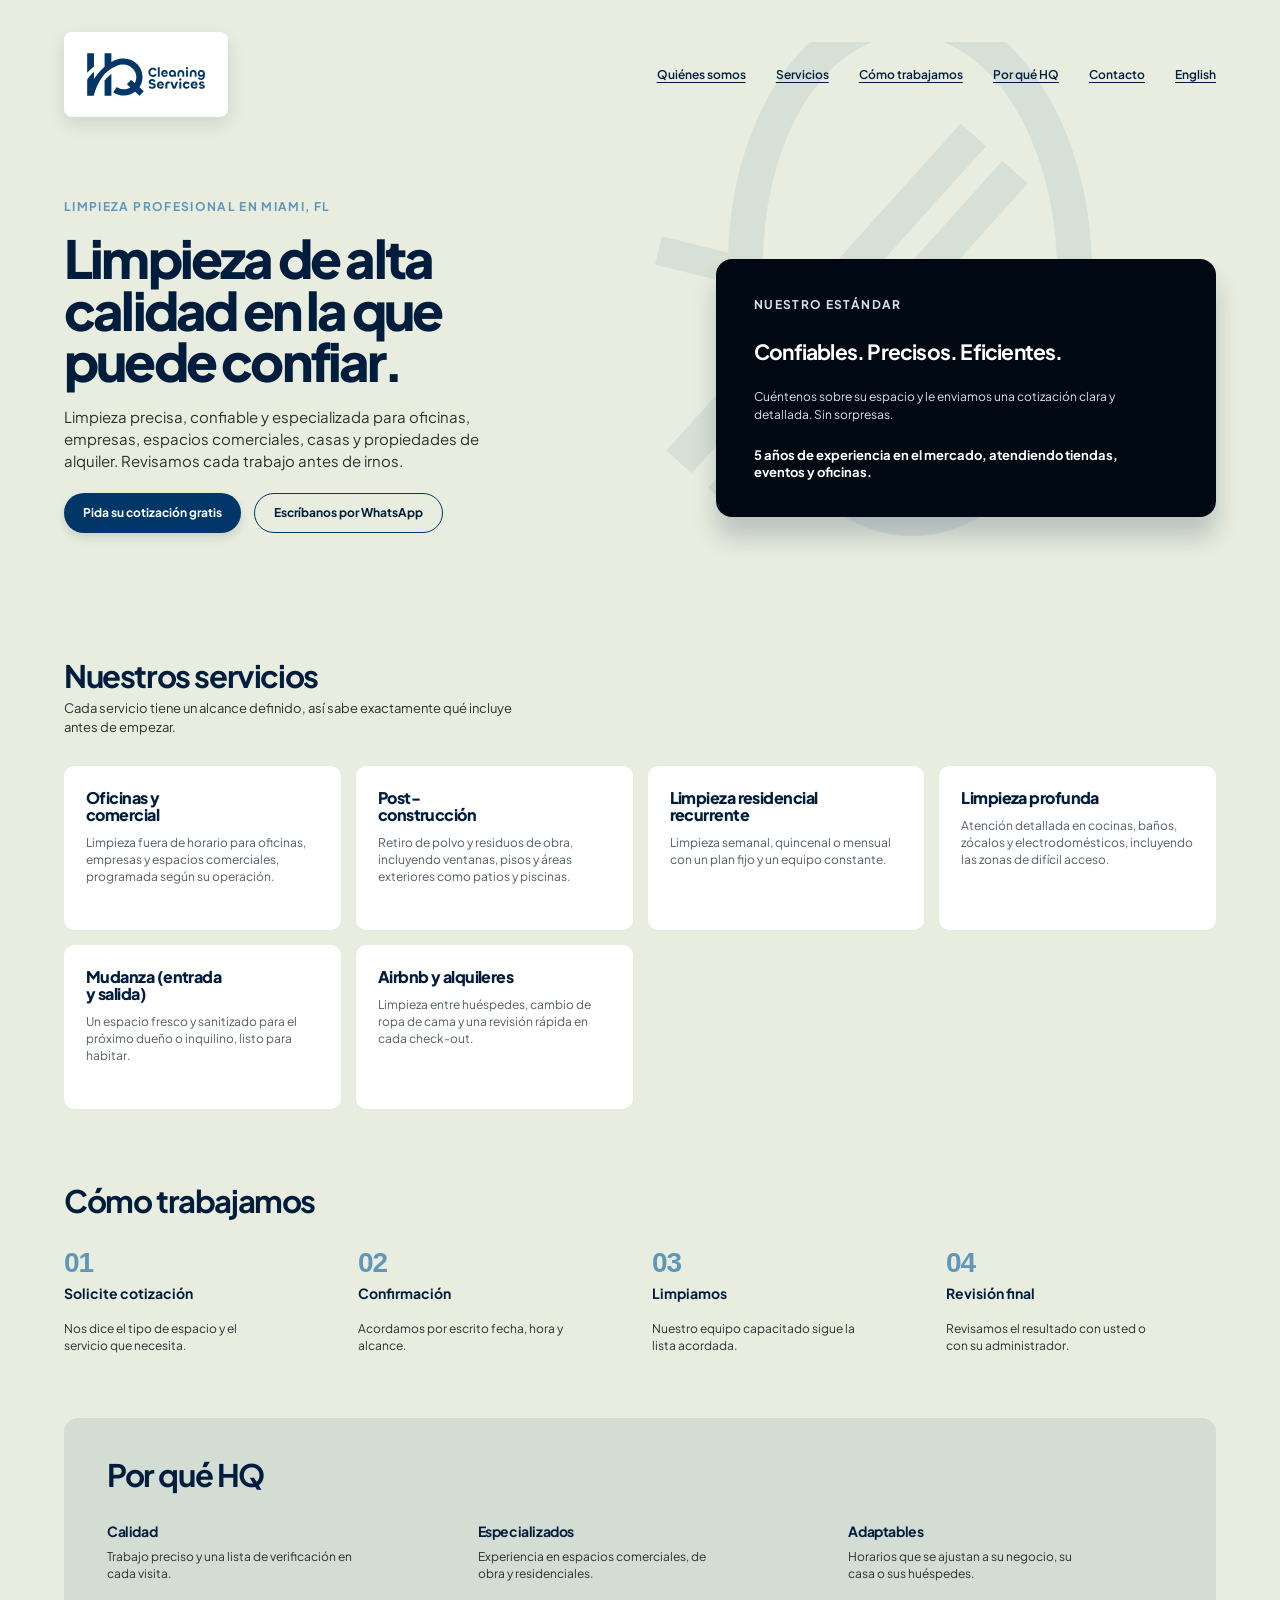
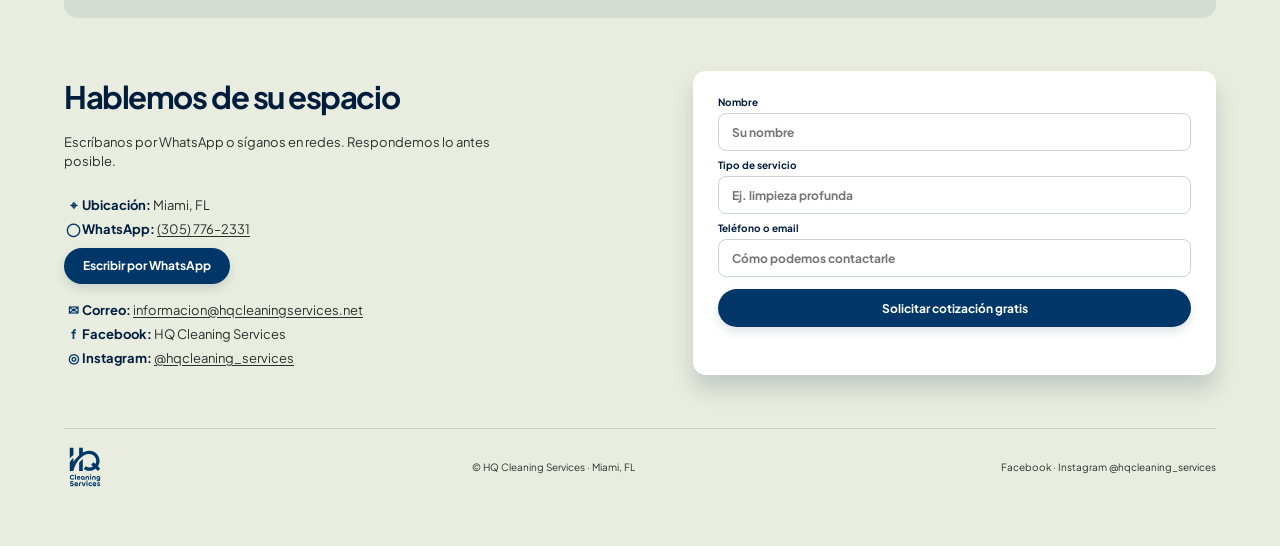
==== es.html @ 47fd61f7 "Initial HQ Cleaning Services website" ====
<!doctype html>
<html lang="es">
  <head>
    <meta charset="UTF-8" />
    <meta name="viewport" content="width=device-width, initial-scale=1.0" />
    <meta name="description" content="HQ Cleaning Services — limpieza profesional en Miami, FL." />
    <title>HQ Cleaning Services | Español</title>
    <link rel="stylesheet" href="styles.css" />
  </head>
  <body>
    <main class="site-shell">
      <header class="site-header" aria-label="Navegación principal">
        <a class="brand" href="#top" aria-label="Inicio de HQ Cleaning Services"><img src="Entregables/Marca/SVG/Logo-horizontal/logo-horizontal-color-profesionalismo.svg" alt="HQ Cleaning Services" /></a>
        <nav class="nav-links" aria-label="Navegación principal">
          <a href="about-es.html">Quiénes somos</a><a href="#services">Servicios</a><a href="#how-it-works">Cómo trabajamos</a><a href="#why-hq">Por qué HQ</a><a href="#contact">Contacto</a><a href="index.html">English</a>
        </nav>
        <button class="menu-toggle" type="button" aria-label="Abrir navegación" aria-expanded="false"><span></span><span></span><span></span></button>
      </header>

      <section class="hero" id="top" aria-labelledby="hero-title">
        <div class="hero-copy">
          <p class="eyebrow">Limpieza profesional en Miami, FL</p>
          <h1 id="hero-title">Limpieza de alta<br />calidad en la que<br />puede confiar.</h1>
          <p class="intro">Limpieza precisa, confiable y especializada para oficinas, empresas, espacios comerciales, casas y propiedades de alquiler. Revisamos cada trabajo antes de irnos.</p>
          <div class="hero-actions"><a class="button button-primary" href="#contact">Pida su cotización gratis</a><a class="button button-outline" href="https://wa.me/13057762331" target="_blank" rel="noopener">Escríbanos por WhatsApp</a></div>
        </div>
        <div class="hero-panel-wrap" id="standard" aria-label="Estándar de calidad de HQ">
          <div class="abstract-mark" aria-hidden="true"><span></span><span></span><span></span></div>
          <article class="hero-panel"><p class="panel-label">Nuestro estándar</p><h2>Confiables. Precisos. Eficientes.</h2><p>Cuéntenos sobre su espacio y le enviamos una cotización clara y detallada. Sin sorpresas.</p><strong>5 años de experiencia en el mercado, atendiendo tiendas, eventos y oficinas.</strong></article>
        </div>
      </section>

      <section class="services" id="services" aria-labelledby="services-title">
        <div class="section-heading"><h2 id="services-title">Nuestros servicios</h2><p>Cada servicio tiene un alcance definido, así sabe exactamente qué incluye antes de empezar.</p></div>
        <div class="service-grid">
          <article class="service-card"><h3>Oficinas y<br />comercial</h3><p>Limpieza fuera de horario para oficinas, empresas y espacios comerciales, programada según su operación.</p></article>
          <article class="service-card"><h3>Post-<br />construcción</h3><p>Retiro de polvo y residuos de obra, incluyendo ventanas, pisos y áreas exteriores como patios y piscinas.</p></article>
          <article class="service-card"><h3>Limpieza residencial<br />recurrente</h3><p>Limpieza semanal, quincenal o mensual con un plan fijo y un equipo constante.</p></article>
          <article class="service-card"><h3>Limpieza profunda</h3><p>Atención detallada en cocinas, baños, zócalos y electrodomésticos, incluyendo las zonas de difícil acceso.</p></article>
          <article class="service-card"><h3>Mudanza (entrada<br />y salida)</h3><p>Un espacio fresco y sanitizado para el próximo dueño o inquilino, listo para habitar.</p></article>
          <article class="service-card"><h3>Airbnb y alquileres</h3><p>Limpieza entre huéspedes, cambio de ropa de cama y una revisión rápida en cada check-out.</p></article>
        </div>
      </section>

      <section class="how-it-works" id="how-it-works" aria-labelledby="process-title">
        <h2 id="process-title">Cómo trabajamos</h2>
        <ol class="process-list">
          <li><span>01</span><strong>Solicite cotización</strong><p>Nos dice el tipo de espacio y el servicio que necesita.</p></li>
          <li><span>02</span><strong>Confirmación</strong><p>Acordamos por escrito fecha, hora y alcance.</p></li>
          <li><span>03</span><strong>Limpiamos</strong><p>Nuestro equipo capacitado sigue la lista acordada.</p></li>
          <li><span>04</span><strong>Revisión final</strong><p>Revisamos el resultado con usted o con su administrador.</p></li>
        </ol>
      </section>

      <section class="why-hq" id="why-hq" aria-labelledby="why-title"><h2 id="why-title">Por qué HQ</h2><div class="why-grid"><article><h3>Calidad</h3><p>Trabajo preciso y una lista de verificación en cada visita.</p></article><article><h3>Especializados</h3><p>Experiencia en espacios comerciales, de obra y residenciales.</p></article><article><h3>Adaptables</h3><p>Horarios que se ajustan a su negocio, su casa o sus huéspedes.</p></article></div></section>

      <section class="contact" id="contact" aria-labelledby="contact-title">
        <div class="contact-copy"><h2 id="contact-title">Hablemos de su espacio</h2><p>Escríbanos por WhatsApp o síganos en redes. Respondemos lo antes posible.</p><ul class="contact-list"><li><span aria-hidden="true">⌖</span><strong>Ubicación:</strong> Miami, FL</li><li><span aria-hidden="true">◯</span><strong>WhatsApp:</strong> <a href="https://wa.me/13057762331" target="_blank" rel="noopener">(305) 776–2331</a></li></ul><a class="button button-primary contact-button" href="https://wa.me/13057762331" target="_blank" rel="noopener">Escribir por WhatsApp</a><ul class="social-list"><li><span aria-hidden="true">✉</span><strong>Correo:</strong> <a href="mailto:informacion@hqcleaningservices.net">informacion@hqcleaningservices.net</a></li><li><span aria-hidden="true">f</span><strong>Facebook:</strong> HQ Cleaning Services</li><li><span aria-hidden="true">◎</span><strong>Instagram:</strong> <a href="https://www.instagram.com/hqcleaning_services/" target="_blank" rel="noopener">@hqcleaning_services</a></li></ul></div>
        <form class="quote-form"><label>Nombre<input name="name" type="text" placeholder="Su nombre" required /></label><label>Tipo de servicio<input name="service" type="text" placeholder="Ej. limpieza profunda" required /></label><label>Teléfono o email<input name="contact" type="text" placeholder="Cómo podemos contactarle" required /></label><button class="button button-primary" type="submit">Solicitar cotización gratis</button><p class="form-message" aria-live="polite"></p></form>
      </section>
      <footer class="site-footer"><a class="footer-brand" href="#top" aria-label="Inicio de HQ Cleaning Services"><img src="Entregables/Marca/SVG/Logo-vertical/logo-vertical-color-profesionalismo.svg" alt="HQ Cleaning Services" /></a><p>© HQ Cleaning Services · Miami, FL</p><p>Facebook · Instagram @hqcleaning_services</p></footer>
    </main>
    <script src="script.js"></script>
  </body>
</html>
---- styles.css ----
@font-face {
  font-family: "Plus Jakarta Sans";
  src: url("Entregables/Fonts/PlusJakartaSans-VariableFont_wght.ttf") format("truetype");
  font-weight: 200 800;
  font-style: normal;
  font-display: swap;
}

:root {
  --canvas: #e8eddf;
  --ink: #001d3d;
  --muted: #2e2f30;
  --sky: #6096ba;
  --card: #ffffff;
  --line: #6096ba;
  --professionalism: #003768;
  --depth: #000814;
}

* { box-sizing: border-box; }
html { scroll-behavior: smooth; }
body { margin: 0; color: var(--ink); background: var(--canvas); font-family: "Plus Jakarta Sans", Arial, sans-serif; }
button, a { font: inherit; }
a { color: inherit; }
.site-shell { width: min(100%, 1440px); min-height: 100vh; margin: 0 auto; padding: 32px clamp(24px, 5vw, 68px) 54px; overflow: hidden; }
.site-header, .hero, .services, .how-it-works { position: relative; }
.site-header { display: flex; align-items: center; justify-content: space-between; z-index: 2; }
.brand { display: inline-flex; align-items: center; gap: 7px; width: 155px; padding: 12px 13px; color: var(--ink); text-decoration: none; background: #fff; border-radius: 8px; box-shadow: 0 7px 18px rgba(6, 29, 64, .11); }
.brand-mark { position: relative; font-family: "Manrope", sans-serif; font-size: 30px; font-weight: 800; line-height: .75; letter-spacing: -5px; }
.brand-mark::after { position: absolute; content: ""; width: 4px; height: 27px; right: -7px; bottom: -1px; border-radius: 4px; background: var(--sky); transform: rotate(32deg); }
.brand-mark span { color: #5d9cca; }
.brand-name { font-size: 9px; font-weight: 700; line-height: 1.05; letter-spacing: -.5px; }
.nav-links { display: flex; align-items: center; gap: clamp(18px, 2.35vw, 32px); }
.nav-links a { font-size: 12px; font-weight: 600; text-underline-offset: 3px; }
.nav-links a:hover { color: #3f87ba; }
.menu-toggle { display: none; padding: 8px; border: 0; background: transparent; cursor: pointer; }
.menu-toggle span { display: block; width: 24px; height: 2px; margin: 4px; background: var(--ink); }

.hero { display: grid; grid-template-columns: minmax(0, 1fr) minmax(370px, .96fr); gap: clamp(44px, 7vw, 104px); min-height: 378px; margin-top: 82px; }
.hero-copy { max-width: 540px; }
.eyebrow, .panel-label { margin: 0; color: var(--sky); font-size: 12px; font-weight: 700; letter-spacing: 1.35px; text-transform: uppercase; }
h1, h2, h3, p { margin-top: 0; }
h1, h2, h3 { font-family: "Plus Jakarta Sans", Arial, sans-serif; }
h1 { margin: 19px 0 19px; font-size: clamp(41px, 4.1vw, 60px); font-weight: 800; letter-spacing: -2.8px; line-height: .98; }
.intro { max-width: 470px; margin-bottom: 21px; color: var(--muted); font-size: 15px; line-height: 1.45; }
.hero-actions { display: flex; flex-wrap: wrap; gap: 13px; }
.button { display: inline-flex; align-items: center; justify-content: center; min-height: 40px; padding: 0 19px; border-radius: 23px; font-size: 12px; font-weight: 700; text-decoration: none; transition: transform .18s ease, box-shadow .18s ease; }
.button:hover { transform: translateY(-2px); }
.button-primary { color: #fff; background: #0d376a; box-shadow: 0 5px 10px rgba(6, 29, 64, .12); }
.button-outline { border: 1.5px solid #0d376a; }
.hero-panel-wrap { position: relative; display: flex; align-items: center; justify-content: flex-end; min-height: 290px; }
.abstract-mark { position: absolute; inset: -157px -100px -105px -108px; overflow: hidden; opacity: .18; }
.abstract-mark span { position: absolute; display: block; border: 35px solid #8ca9b2; border-radius: 50%; }
.abstract-mark span:nth-child(1) { width: 364px; height: 536px; top: -42px; left: 140px; transform: rotate(-1deg); }
.abstract-mark span:nth-child(2) { width: 90px; height: 440px; top: 55px; left: 214px; border-width: 0 34px; border-radius: 0; transform: rotate(42deg); }
.abstract-mark span:nth-child(3) { width: 405px; height: 83px; top: 242px; left: 58px; border-width: 29px 0 0; border-radius: 0; transform: rotate(14deg); }
.hero-panel { position: relative; width: min(100%, 500px); min-height: 258px; padding: 37px 38px 31px; color: #fff; background: #062551; border-radius: 16px; box-shadow: 0 20px 24px rgba(6, 29, 64, .2); }
.panel-label { font-size: 10px; color: #6ca2c7; }
.hero-panel h2 { margin: 23px 0 23px; font-size: 21px; letter-spacing: -.8px; }
.hero-panel p { max-width: 390px; margin-bottom: 22px; color: #d5e3ee; font-size: 12px; line-height: 1.55; }
.hero-panel strong { display: block; max-width: 400px; font-size: 13px; line-height: 1.35; }

.services { margin-top: 79px; }
.section-heading { max-width: 475px; }
.section-heading h2, .how-it-works h2 { margin-bottom: 4px; font-size: 31px; letter-spacing: -1.4px; }
.section-heading p { margin-bottom: 29px; color: var(--muted); font-size: 13px; line-height: 1.45; }
.service-grid { display: grid; grid-template-columns: repeat(4, 1fr); gap: 15px; }
.service-card { min-height: 164px; padding: 23px 22px 19px; background: var(--card); border-radius: 10px; box-shadow: 0 1px 2px rgba(6, 29, 64, .02); }
.service-card h3 { margin-bottom: 11px; font-size: 16px; font-weight: 800; letter-spacing: -.55px; line-height: 1.08; }
.service-card p { margin: 0; color: #525e68; font-size: 12px; line-height: 1.42; }

.how-it-works { margin-top: 72px; }
.how-it-works h2 { margin-bottom: 27px; }
.process-list { display: grid; grid-template-columns: repeat(4, 1fr); gap: 24px; padding: 0; margin: 0; list-style: none; }
.process-list li { display: grid; gap: 5px; }
.process-list span { color: var(--sky); font-family: "Manrope", sans-serif; font-size: 28px; font-weight: 800; letter-spacing: -1px; }
.process-list strong { font-size: 14px; }
.site-footer { display: flex; justify-content: space-between; margin-top: 55px; padding-top: 18px; border-top: 1px solid rgba(6, 29, 64, .14); color: var(--muted); font-size: 12px; }
.site-footer p { margin: 0; }
.site-footer a { color: var(--ink); font-weight: 700; }

@media (max-width: 900px) {
  .hero { grid-template-columns: 1fr 1fr; gap: 34px; }
  .service-grid { grid-template-columns: repeat(3, 1fr); }
  .hero-panel { padding: 29px; }
}
@media (max-width: 720px) {
  .site-shell { padding: 20px 20px 44px; }
  .brand { width: 137px; padding: 10px; }
  .nav-links { position: absolute; top: 56px; right: 0; display: none; width: 190px; padding: 16px; background: #fff; border-radius: 10px; box-shadow: 0 12px 30px rgba(6, 29, 64, .13); }
  .nav-links.is-open { display: grid; gap: 13px; }
  .menu-toggle { display: block; }
  .hero { grid-template-columns: 1fr; gap: 26px; min-height: 0; margin-top: 62px; }
  h1 { font-size: clamp(40px, 12vw, 54px); }
  .hero-panel-wrap { min-height: 243px; }
  .hero-panel { min-height: 230px; padding: 28px; }
  .services { margin-top: 62px; }
  .service-grid { grid-template-columns: repeat(2, 1fr); gap: 12px; }
  .service-card { min-height: 174px; padding: 19px 17px; }
  .process-list { grid-template-columns: repeat(2, 1fr); gap: 22px; }
  .site-footer { gap: 16px; }
}
@media (max-width: 430px) {
  .service-grid { grid-template-columns: 1fr; }
  .service-card { min-height: auto; }
  .site-footer { align-items: flex-start; flex-direction: column; }
}

/* Content continuing below the process section */
.process-list p { max-width: 210px; margin: 13px 0 0; color: var(--muted); font-size: 12px; line-height: 1.45; }
.why-hq { margin-top: 63px; padding: 37px 43px 36px; background: #dde2d3; border-radius: 14px; }
.why-hq h2 { margin-bottom: 28px; font-size: 31px; letter-spacing: -1.4px; }
.why-grid { display: grid; grid-template-columns: repeat(3, 1fr); gap: 46px; }
.why-grid h3 { margin-bottom: 8px; font-size: 14px; letter-spacing: -.4px; }
.why-grid p { max-width: 250px; margin: 0; color: var(--muted); font-size: 12px; line-height: 1.45; }
.contact { display: grid; grid-template-columns: 1.04fr .96fr; gap: 63px; align-items: center; margin-top: 53px; }
.contact-copy h2 { margin-bottom: 17px; font-size: 31px; letter-spacing: -1.45px; }
.contact-copy > p { max-width: 460px; margin-bottom: 21px; color: var(--muted); font-size: 13px; line-height: 1.5; }
.contact-list, .social-list { padding: 0; margin: 0; list-style: none; color: var(--muted); font-size: 13px; line-height: 1.85; }
.contact-list a, .social-list a { text-underline-offset: 2px; }
.contact-list span, .social-list span { display: inline-block; width: 18px; color: #176a9d; font-weight: 700; text-align: center; }
.contact-list strong, .social-list strong { color: var(--ink); }
.contact-button { min-height: 36px; margin: 7px 0 13px; padding: 0 19px; }
.social-list { border-top: 1px solid transparent; }
.quote-form { padding: 25px; background: #fff; border-radius: 13px; box-shadow: 0 14px 21px rgba(6, 29, 64, .17); }
.quote-form label { display: grid; gap: 5px; margin-bottom: 8px; color: var(--ink); font-size: 10px; font-weight: 700; }
.quote-form input { width: 100%; height: 38px; padding: 0 13px; color: var(--ink); font: inherit; font-size: 12px; border: 1px solid #ced4cf; border-radius: 8px; outline-color: var(--sky); }
.quote-form .button { width: 100%; min-height: 38px; margin-top: 4px; border: 0; cursor: pointer; }
.form-message { min-height: 14px; margin: 9px 0 0; color: #126334; font-size: 11px; text-align: center; }
.footer-brand { display: flex; align-items: center; gap: 3px; color: #07518e; text-decoration: none; }
.footer-brand > span { font-family: "Manrope", sans-serif; font-size: 30px; font-weight: 800; letter-spacing: -5px; line-height: .8; }
.footer-brand > span span { color: #4891c4; }
.footer-brand small { font-size: 7px; font-weight: 800; line-height: 1; }
.site-footer { align-items: center; margin-top: 53px; padding-top: 13px; }
.site-footer p { font-size: 10px; }

@media (max-width: 720px) {
  .process-list p { margin-top: 8px; }
  .why-hq { margin-top: 49px; padding: 28px 25px; }
  .why-grid { grid-template-columns: 1fr; gap: 20px; }
  .contact { grid-template-columns: 1fr; gap: 31px; margin-top: 48px; }
  .quote-form { padding: 20px; }
}

/* About pages */
.about-page { min-height: 100vh; }
.about-hero { display: grid; grid-template-columns: 1.06fr .94fr; gap: 65px; align-items: center; margin-top: 76px; }
.about-copy { max-width: 550px; }
.about-copy h1 { margin-bottom: 27px; font-size: clamp(42px, 4vw, 60px); line-height: 1; }
.about-copy p:not(.eyebrow) { margin-bottom: 22px; color: var(--muted); font-size: 15px; line-height: 1.5; }
.olivia-profile { width: min(100%, 385px); justify-self: end; margin: 0; text-align: center; }
.olivia-profile img { display: block; width: 100%; border-radius: 14px; box-shadow: 0 15px 24px rgba(6, 29, 64, .17); }
.olivia-profile figcaption { display: grid; gap: 1px; padding-top: 9px; font-size: 11px; }
.olivia-profile figcaption strong { font-family: "Manrope", sans-serif; font-size: 13px; }
.olivia-profile figcaption span { color: #07518e; font-weight: 700; }
.values { display: grid; grid-template-columns: repeat(3, 1fr); gap: 55px; margin-top: 51px; padding: 37px 57px 34px; background: #dde2d3; border-radius: 14px; }
.values h2 { margin-bottom: 8px; font-size: 16px; letter-spacing: -.5px; }
.values p { max-width: 255px; margin: 0; color: var(--muted); font-size: 13px; line-height: 1.45; }
.about-cta { display: grid; justify-items: center; gap: 16px; margin-top: 62px; text-align: center; }
.about-cta h2 { margin: 0; font-size: 29px; letter-spacing: -1.35px; }
.about-cta .button { min-height: 40px; }
.about-page .site-footer { margin-top: 52px; }

@media (max-width: 720px) {
  .about-hero { grid-template-columns: 1fr; gap: 32px; margin-top: 58px; }
  .about-copy h1 { font-size: clamp(39px, 11vw, 53px); }
  .olivia-profile { justify-self: center; width: min(100%, 360px); }
  .values { grid-template-columns: 1fr; gap: 21px; margin-top: 44px; padding: 27px 25px; }
  .about-cta { margin-top: 48px; }
}

/* Official HQ Cleaning Services identity */
.brand { width: 164px; padding: 12px 14px; }
.brand img { display: block; width: 100%; height: auto; }
.button-primary { background: var(--professionalism); }
.button-outline { border-color: var(--professionalism); }
.hero-panel { background: var(--depth); }
.panel-label, .eyebrow { color: var(--sky); }
.nav-links a:hover { color: var(--sky); }
.why-hq, .values { background: color-mix(in srgb, var(--professionalism) 9%, var(--canvas)); }
.contact-list span, .social-list span, .olivia-profile figcaption span { color: var(--professionalism); }
.footer-brand { width: 42px; }
.footer-brand img { display: block; width: 100%; height: auto; }

@media (max-width: 720px) {
  .brand { width: 143px; padding: 10px 12px; }
}
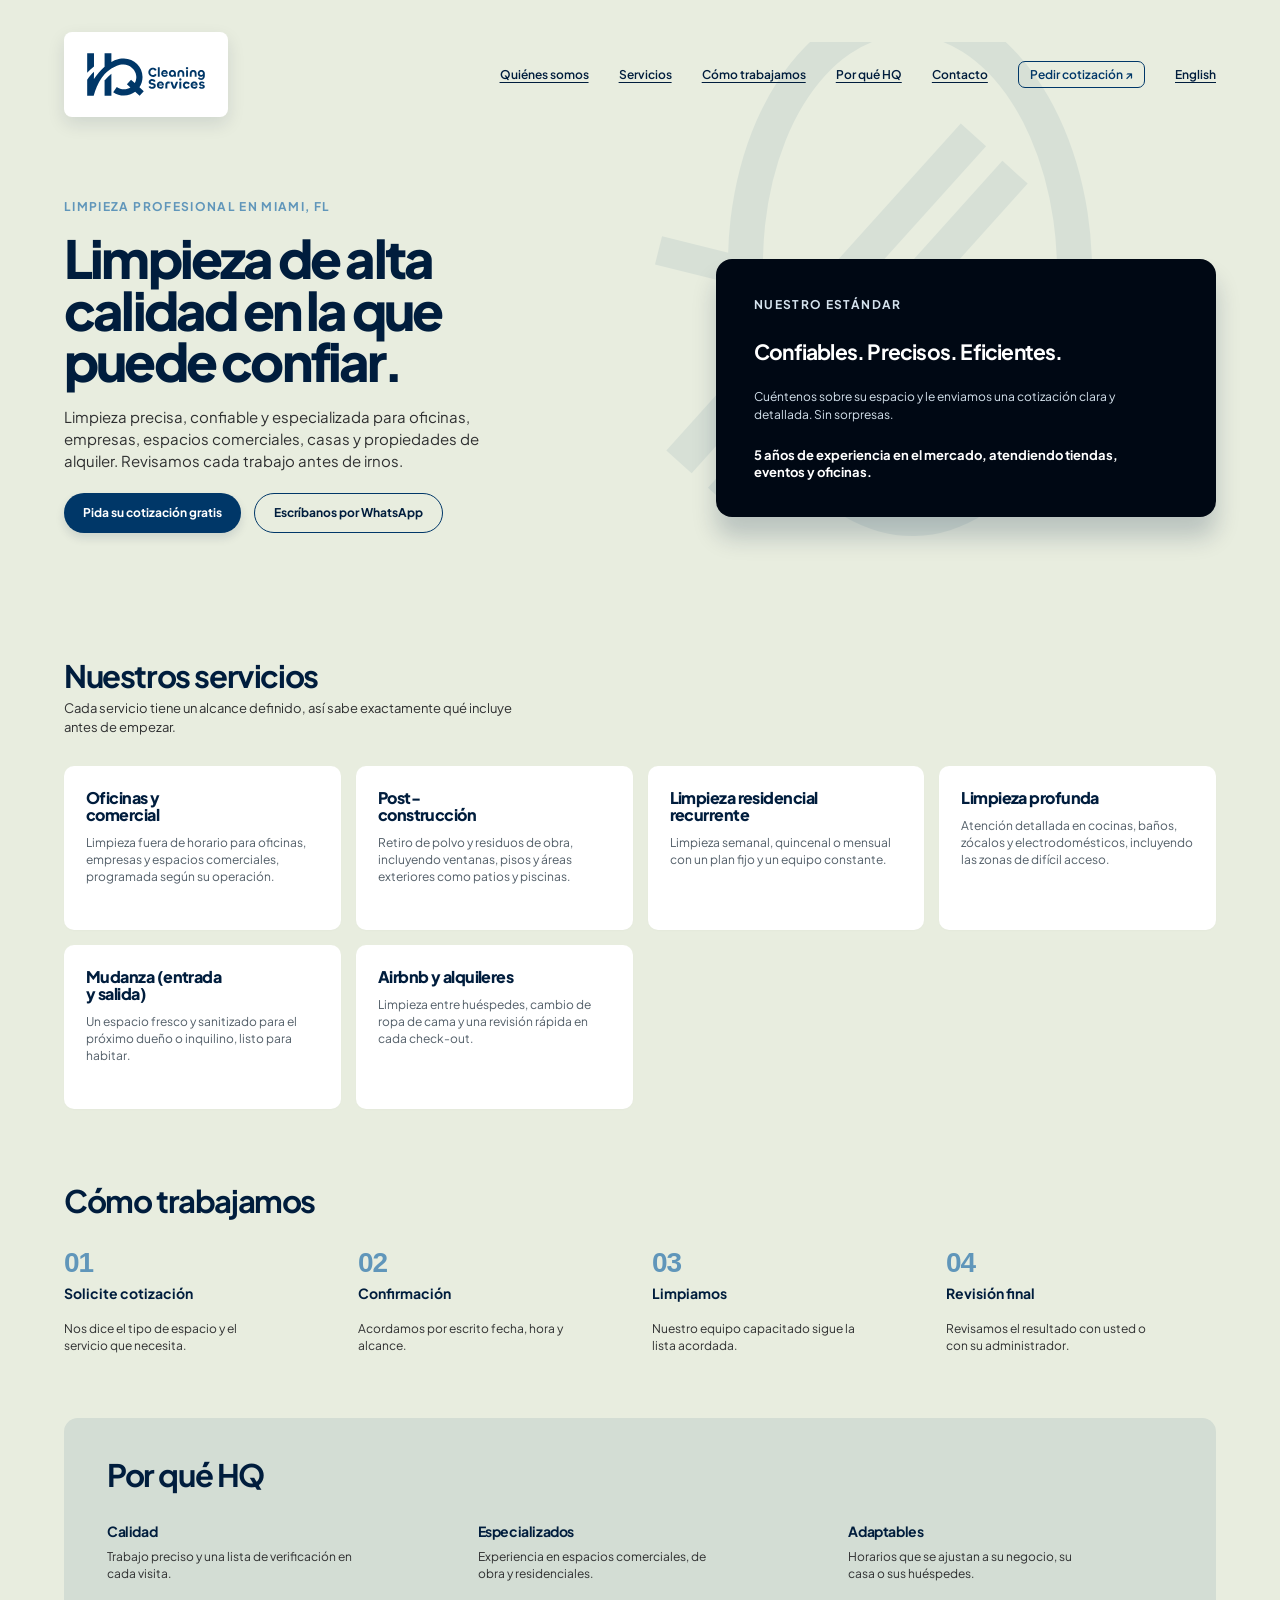
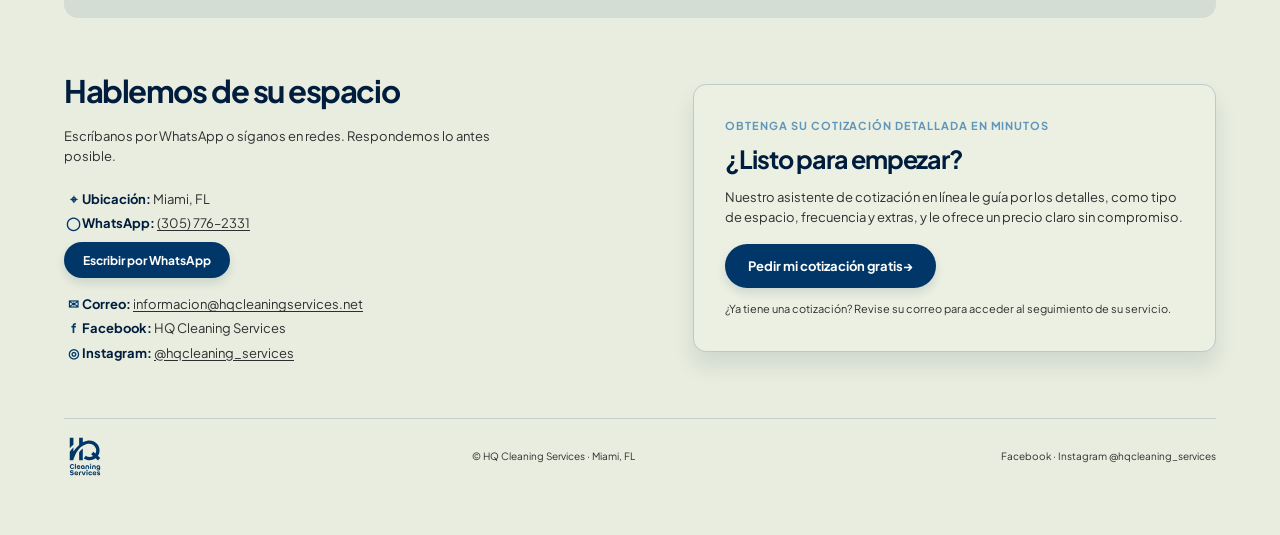
==== commit 4bf945c4: "Integrate KleanOps quote flow" ====
--- a/es.html
+++ b/es.html
@@ -12,7 +12,7 @@
       <header class="site-header" aria-label="Navegación principal">
         <a class="brand" href="#top" aria-label="Inicio de HQ Cleaning Services"><img src="Entregables/Marca/SVG/Logo-horizontal/logo-horizontal-color-profesionalismo.svg" alt="HQ Cleaning Services" /></a>
         <nav class="nav-links" aria-label="Navegación principal">
-          <a href="about-es.html">Quiénes somos</a><a href="#services">Servicios</a><a href="#how-it-works">Cómo trabajamos</a><a href="#why-hq">Por qué HQ</a><a href="#contact">Contacto</a><a href="index.html">English</a>
+          <a href="about-es.html">Quiénes somos</a><a href="#services">Servicios</a><a href="#how-it-works">Cómo trabajamos</a><a href="#why-hq">Por qué HQ</a><a href="#contact">Contacto</a><a class="nav-quote-link" href="https://suite.kalimasgroup.net/es/book/klean/hq-cleaning-services" target="_blank" rel="noopener">Pedir cotización <span aria-hidden="true">↗</span></a><a href="index.html">English</a>
         </nav>
         <button class="menu-toggle" type="button" aria-label="Abrir navegación" aria-expanded="false"><span></span><span></span><span></span></button>
       </header>
@@ -22,7 +22,7 @@
           <p class="eyebrow">Limpieza profesional en Miami, FL</p>
           <h1 id="hero-title">Limpieza de alta<br />calidad en la que<br />puede confiar.</h1>
           <p class="intro">Limpieza precisa, confiable y especializada para oficinas, empresas, espacios comerciales, casas y propiedades de alquiler. Revisamos cada trabajo antes de irnos.</p>
-          <div class="hero-actions"><a class="button button-primary" href="#contact">Pida su cotización gratis</a><a class="button button-outline" href="https://wa.me/13057762331" target="_blank" rel="noopener">Escríbanos por WhatsApp</a></div>
+          <div class="hero-actions"><a class="button button-primary" href="https://suite.kalimasgroup.net/es/book/klean/hq-cleaning-services" target="_blank" rel="noopener">Pida su cotización gratis</a><a class="button button-outline" href="https://wa.me/13057762331" target="_blank" rel="noopener">Escríbanos por WhatsApp</a></div>
         </div>
         <div class="hero-panel-wrap" id="standard" aria-label="Estándar de calidad de HQ">
           <div class="abstract-mark" aria-hidden="true"><span></span><span></span><span></span></div>
@@ -56,7 +56,7 @@
 
       <section class="contact" id="contact" aria-labelledby="contact-title">
         <div class="contact-copy"><h2 id="contact-title">Hablemos de su espacio</h2><p>Escríbanos por WhatsApp o síganos en redes. Respondemos lo antes posible.</p><ul class="contact-list"><li><span aria-hidden="true">⌖</span><strong>Ubicación:</strong> Miami, FL</li><li><span aria-hidden="true">◯</span><strong>WhatsApp:</strong> <a href="https://wa.me/13057762331" target="_blank" rel="noopener">(305) 776–2331</a></li></ul><a class="button button-primary contact-button" href="https://wa.me/13057762331" target="_blank" rel="noopener">Escribir por WhatsApp</a><ul class="social-list"><li><span aria-hidden="true">✉</span><strong>Correo:</strong> <a href="mailto:informacion@hqcleaningservices.net">informacion@hqcleaningservices.net</a></li><li><span aria-hidden="true">f</span><strong>Facebook:</strong> HQ Cleaning Services</li><li><span aria-hidden="true">◎</span><strong>Instagram:</strong> <a href="https://www.instagram.com/hqcleaning_services/" target="_blank" rel="noopener">@hqcleaning_services</a></li></ul></div>
-        <form class="quote-form"><label>Nombre<input name="name" type="text" placeholder="Su nombre" required /></label><label>Tipo de servicio<input name="service" type="text" placeholder="Ej. limpieza profunda" required /></label><label>Teléfono o email<input name="contact" type="text" placeholder="Cómo podemos contactarle" required /></label><button class="button button-primary" type="submit">Solicitar cotización gratis</button><p class="form-message" aria-live="polite"></p></form>
+        <aside class="quote-cta-block" aria-label="Cotización en línea"><p class="quote-cta-eyebrow">Obtenga su cotización detallada en minutos</p><h3 class="quote-cta-title">¿Listo para empezar?</h3><p class="quote-cta-body">Nuestro asistente de cotización en línea le guía por los detalles, como tipo de espacio, frecuencia y extras, y le ofrece un precio claro sin compromiso.</p><a class="button button-primary quote-cta-btn" href="https://suite.kalimasgroup.net/es/book/klean/hq-cleaning-services" target="_blank" rel="noopener">Pedir mi cotización gratis <span aria-hidden="true">→</span></a><p class="quote-cta-note">¿Ya tiene una cotización? Revise su correo para acceder al seguimiento de su servicio.</p></aside>
       </section>
       <footer class="site-footer"><a class="footer-brand" href="#top" aria-label="Inicio de HQ Cleaning Services"><img src="Entregables/Marca/SVG/Logo-vertical/logo-vertical-color-profesionalismo.svg" alt="HQ Cleaning Services" /></a><p>© HQ Cleaning Services · Miami, FL</p><p>Facebook · Instagram @hqcleaning_services</p></footer>
     </main>
--- a/styles.css
+++ b/styles.css
@@ -185,3 +185,53 @@
 @media (max-width: 720px) {
   .brand { width: 143px; padding: 10px 12px; }
 }
+
+/* KleanOps quote integration */
+.nav-quote-link {
+  padding: 5px 11px;
+  color: var(--professionalism) !important;
+  border: 1.5px solid currentColor;
+  border-radius: 7px;
+  text-decoration: none;
+  transition: color .18s ease, background-color .18s ease;
+}
+.nav-quote-link:hover,
+.nav-quote-link:focus-visible {
+  color: #fff !important;
+  background: var(--professionalism);
+  outline: none;
+}
+.quote-cta-block {
+  display: flex;
+  flex-direction: column;
+  gap: 13px;
+  padding: 34px 31px;
+  background: color-mix(in srgb, var(--canvas) 86%, white);
+  border: 1px solid color-mix(in srgb, var(--professionalism) 19%, var(--canvas));
+  border-radius: 13px;
+  box-shadow: 0 14px 21px rgba(0, 29, 61, .10);
+}
+.quote-cta-eyebrow {
+  margin: 0;
+  color: var(--sky);
+  font-size: 11px;
+  font-weight: 700;
+  letter-spacing: .95px;
+  text-transform: uppercase;
+}
+.quote-cta-title {
+  margin: 0;
+  font-size: 25px;
+  letter-spacing: -1.05px;
+  line-height: 1.14;
+  text-wrap: balance;
+}
+.quote-cta-body { margin: 0; color: var(--muted); font-size: 13px; line-height: 1.58; }
+.quote-cta-btn { align-self: flex-start; min-height: 44px; margin-top: 3px; padding: 0 23px; font-size: 13px; }
+.quote-cta-note { margin: 0; color: var(--muted); font-size: 11px; line-height: 1.45; }
+
+@media (max-width: 720px) {
+  .nav-quote-link { width: fit-content; }
+  .quote-cta-block { padding: 26px 23px; }
+  .quote-cta-btn { align-self: stretch; }
+}
